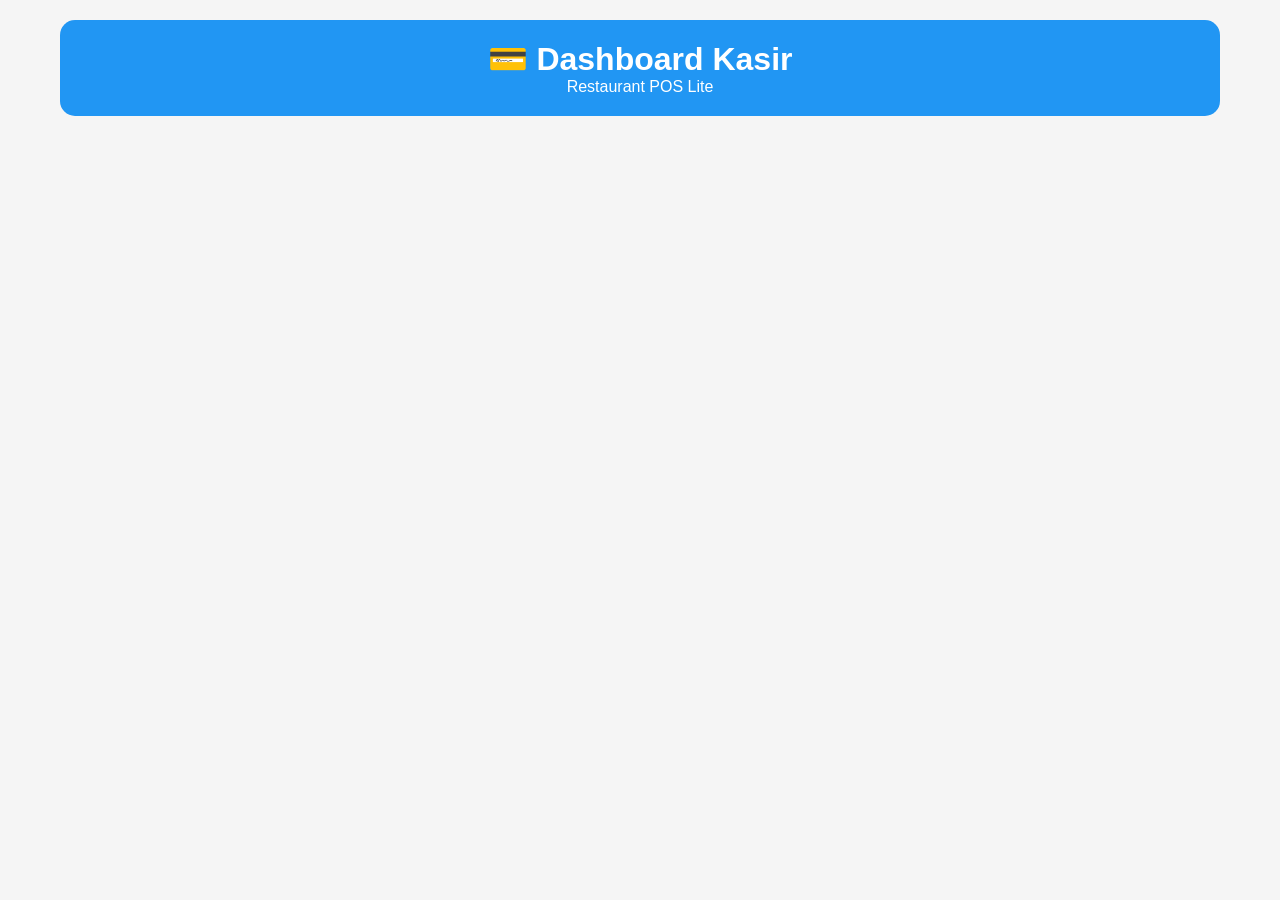
==== kasir.html @ 17fd091f "Create kasir.html" ====
<!DOCTYPE html>
<html lang="id">

<head>

<meta charset="UTF-8">
<meta name="viewport" content="width=device-width,initial-scale=1">

<title>Dashboard Kasir</title>

<link rel="stylesheet" href="css/style.css">

</head>

<body>

<div class="container">

    <div class="header">

        <h1>💳 Dashboard Kasir</h1>

        <p>Restaurant POS Lite</p>

    </div>

    <div id="dashboard"></div>

</div>

<script src="js/storage.js"></script>
<script src="js/kasir.js"></script>

</body>
</html>
---- css/style.css ----
*{
    margin:0;
    padding:0;
    box-sizing:border-box;
}

body{

    font-family:Arial,sans-serif;

    background:#f5f5f5;

}

.container{

    max-width:1200px;

    margin:auto;

    padding:20px;

}

.header{

    background:#2196F3;

    color:white;

    padding:20px;

    border-radius:15px;

    text-align:center;

    margin-bottom:20px;

}

.card{

    background:white;

    border-radius:15px;

    padding:20px;

    box-shadow:0 2px 8px rgba(0,0,0,.1);

    margin-bottom:20px;

}

.btn{

    background:#2196F3;

    color:white;

    border:none;

    border-radius:10px;

    padding:12px 18px;

    cursor:pointer;

}

.btn:hover{

    opacity:.9;

}
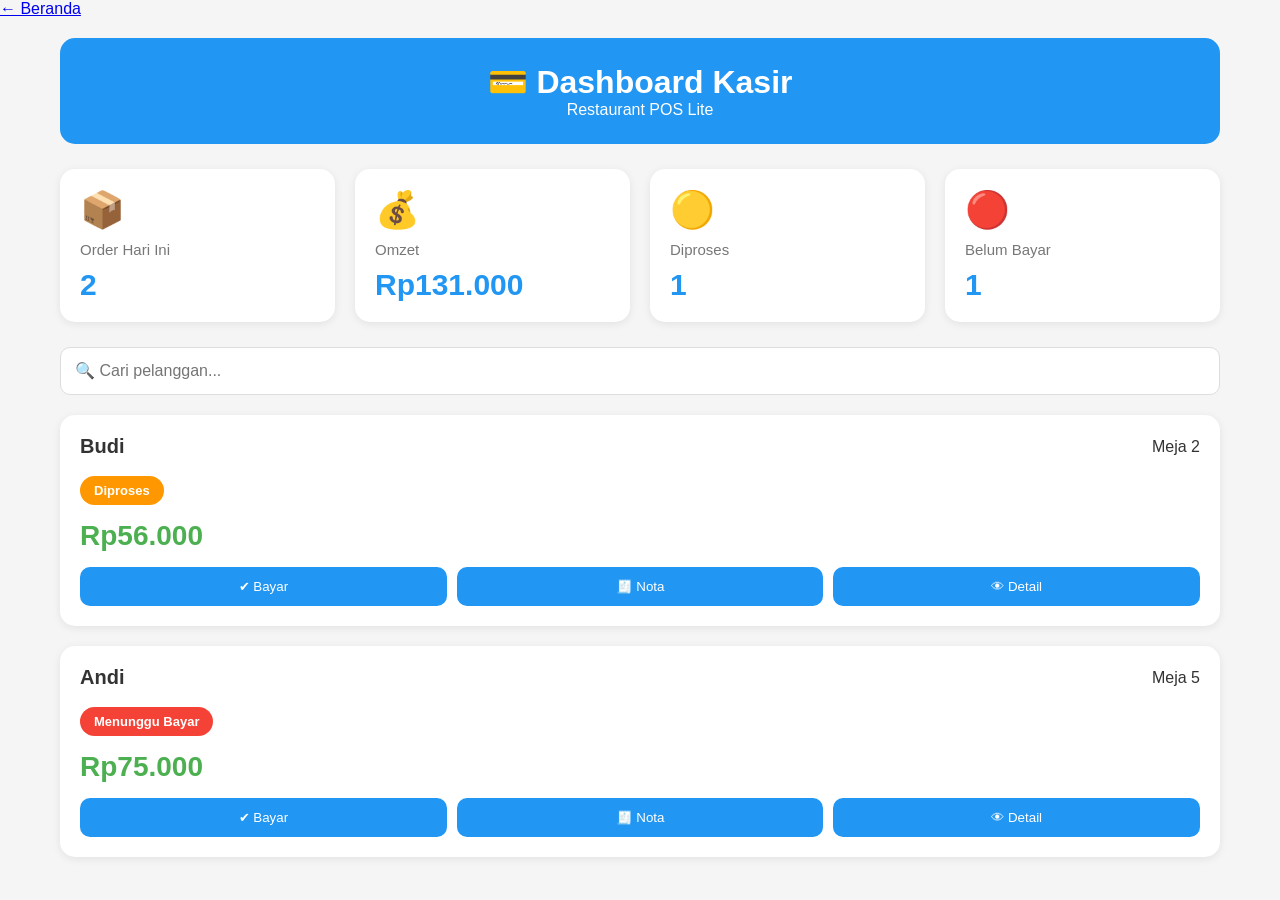
==== commit 52e59465: "Update kasir.html" ====
--- a/kasir.html
+++ b/kasir.html
@@ -13,6 +13,16 @@
 </head>
 
 <body>
+
+<div class="top-nav">
+
+    <a href="index.html" class="back-btn">
+
+        ← Beranda
+
+    </a>
+
+</div>    
 
 <div class="container">
 
--- a/css/style.css
+++ b/css/style.css
@@ -1,3 +1,7 @@
+/* ===========================
+   RESET
+=========================== */
+
 *{
     margin:0;
     padding:0;
@@ -10,7 +14,13 @@
 
     background:#f5f5f5;
 
-}
+    color:#333;
+
+}
+
+/* ===========================
+   LAYOUT
+=========================== */
 
 .container{
 
@@ -28,48 +38,346 @@
 
     color:white;
 
+    padding:25px;
+
+    border-radius:15px;
+
+    text-align:center;
+
+    margin-bottom:25px;
+
+}
+
+.card{
+
+    background:white;
+
+    border-radius:15px;
+
     padding:20px;
 
+    box-shadow:0 2px 8px rgba(0,0,0,.08);
+
+    margin-bottom:20px;
+
+}
+
+/* ===========================
+   BUTTON
+=========================== */
+
+.btn{
+
+    background:#2196F3;
+
+    color:white;
+
+    border:none;
+
+    border-radius:10px;
+
+    padding:12px 18px;
+
+    cursor:pointer;
+
+    transition:.3s;
+
+}
+
+.btn:hover{
+
+    opacity:.9;
+
+}
+
+/* ===========================
+   DASHBOARD SUMMARY
+=========================== */
+
+.summary-grid{
+
+    display:grid;
+
+    grid-template-columns:repeat(auto-fit,minmax(220px,1fr));
+
+    gap:20px;
+
+    margin-bottom:25px;
+
+}
+
+.summary-card{
+
+    background:white;
+
+    border-radius:15px;
+
+    padding:20px;
+
+    box-shadow:0 2px 8px rgba(0,0,0,.08);
+
+    transition:.3s;
+
+}
+
+.summary-card:hover{
+
+    transform:translateY(-3px);
+
+}
+
+.summary-icon{
+
+    font-size:36px;
+
+}
+
+.summary-title{
+
+    margin-top:10px;
+
+    color:#777;
+
+    font-size:15px;
+
+}
+
+.summary-value{
+
+    margin-top:10px;
+
+    font-size:30px;
+
+    font-weight:bold;
+
+    color:#2196F3;
+
+}
+
+/* ===========================
+   SEARCH
+=========================== */
+
+.search-box{
+
+    width:100%;
+
+    padding:14px;
+
+    border:1px solid #ddd;
+
+    border-radius:10px;
+
+    margin-bottom:20px;
+
+    font-size:16px;
+
+}
+
+/* ===========================
+   ORDER CARD
+=========================== */
+
+.order-card{
+
+    background:white;
+
+    border-radius:15px;
+
+    padding:20px;
+
+    margin-bottom:20px;
+
+    box-shadow:0 2px 8px rgba(0,0,0,.08);
+
+}
+
+.order-header{
+
+    display:flex;
+
+    justify-content:space-between;
+
+    align-items:center;
+
+}
+
+.order-name{
+
+    font-size:20px;
+
+    font-weight:bold;
+
+}
+
+.order-total{
+
+    margin:15px 0;
+
+    font-size:28px;
+
+    color:#4CAF50;
+
+    font-weight:bold;
+
+}
+
+/* ===========================
+   STATUS BADGE
+=========================== */
+
+.badge{
+
+    display:inline-block;
+
+    padding:7px 14px;
+
+    border-radius:25px;
+
+    color:white;
+
+    font-size:13px;
+
+    font-weight:bold;
+
+}
+
+.waiting{
+
+    background:#f44336;
+
+}
+
+.process{
+
+    background:#ff9800;
+
+}
+
+.done{
+
+    background:#4CAF50;
+
+}
+
+/* ===========================
+   BUTTON GROUP
+=========================== */
+
+.button-group{
+
+    display:flex;
+
+    gap:10px;
+
+    margin-top:15px;
+
+}
+
+.button-group button{
+
+    flex:1;
+
+}
+
+/* ===========================
+   MENU GRID
+=========================== */
+
+.menu-grid{
+
+    display:grid;
+
+    grid-template-columns:repeat(auto-fit,minmax(220px,1fr));
+
+    gap:20px;
+
+}
+
+.menu-card{
+
+    background:white;
+
+    padding:30px;
+
     border-radius:15px;
 
     text-align:center;
 
-    margin-bottom:20px;
-
-}
-
-.card{
-
-    background:white;
-
-    border-radius:15px;
-
-    padding:20px;
-
-    box-shadow:0 2px 8px rgba(0,0,0,.1);
-
-    margin-bottom:20px;
-
-}
-
-.btn{
-
-    background:#2196F3;
-
-    color:white;
-
-    border:none;
-
-    border-radius:10px;
-
-    padding:12px 18px;
-
-    cursor:pointer;
-
-}
-
-.btn:hover{
-
-    opacity:.9;
-
-}
+    text-decoration:none;
+
+    color:#333;
+
+    box-shadow:0 2px 8px rgba(0,0,0,.08);
+
+    transition:.3s;
+
+}
+
+.menu-card:hover{
+
+    transform:translateY(-5px);
+
+}
+
+.menu-card h2{
+
+    margin:15px 0 10px;
+
+}
+
+/* ===========================
+   FOOTER
+=========================== */
+
+.footer{
+
+    text-align:center;
+
+    margin-top:40px;
+
+    color:#777;
+
+    font-size:14px;
+
+}
+
+.status{
+
+    margin-top:10px;
+
+    color:#4CAF50;
+
+    font-weight:bold;
+
+}
+
+/* ===========================
+   RESPONSIVE
+=========================== */
+
+@media(max-width:768px){
+
+    .summary-grid{
+
+        grid-template-columns:1fr;
+
+    }
+
+    .button-group{
+
+        flex-direction:column;
+
+    }
+
+    .order-header{
+
+        flex-direction:column;
+
+        align-items:flex-start;
+
+        gap:10px;
+
+    }
+
+}
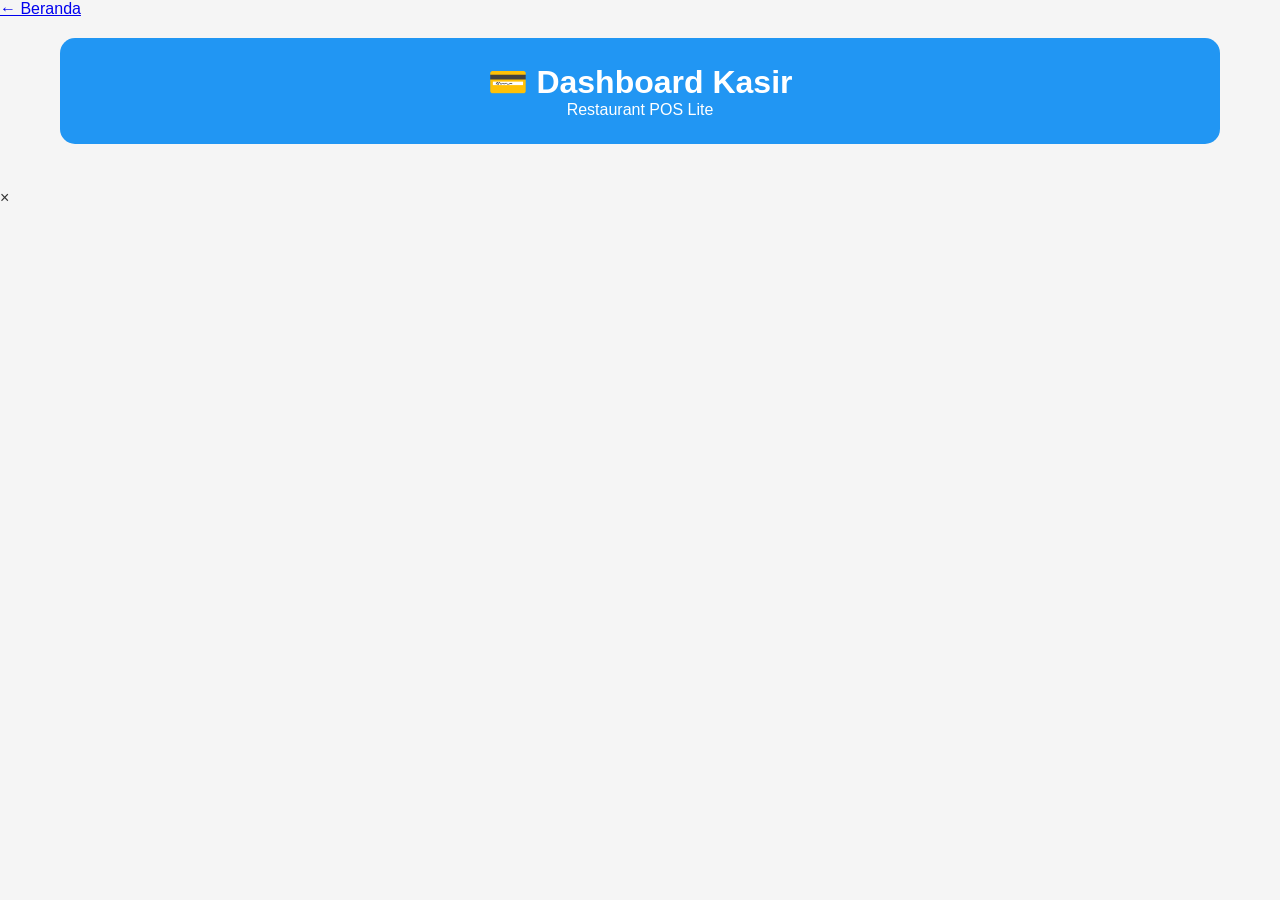
==== commit 0a0290a5: "Update kasir.html" ====
--- a/kasir.html
+++ b/kasir.html
@@ -37,7 +37,22 @@
     <div id="dashboard"></div>
 
 </div>
+<div id="modal" class="modal">
 
+    <div class="modal-content">
+
+        <span class="close-modal"
+              onclick="closeModal()">
+
+            ×
+
+        </span>
+
+        <div id="modalBody"></div>
+
+    </div>
+
+</div>
 <script src="js/storage.js"></script>
 <script src="js/kasir.js"></script>
 
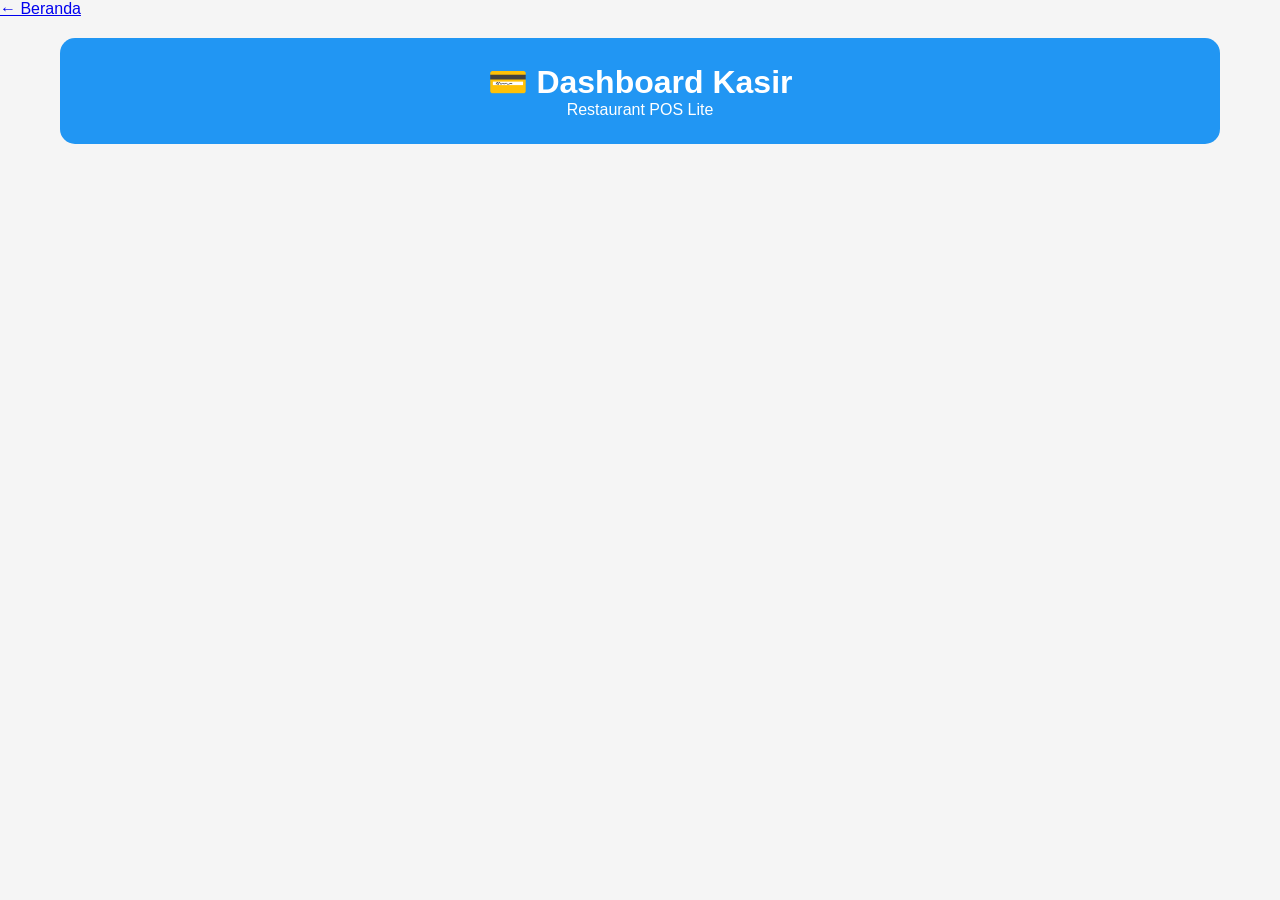
==== commit 3bf07978: "Update kasir.html" ====
--- a/kasir.html
+++ b/kasir.html
@@ -53,8 +53,8 @@
     </div>
 
 </div>
+<script src="js/kasir.js"></script>    
 <script src="js/storage.js"></script>
-<script src="js/kasir.js"></script>
 
 </body>
 </html>
--- a/css/style.css
+++ b/css/style.css
@@ -381,3 +381,84 @@
     }
 
 }
+/* ===========================
+   MODAL
+=========================== */
+
+.modal{
+
+    display:none;
+
+    position:fixed;
+
+    left:0;
+
+    top:0;
+
+    width:100%;
+
+    height:100%;
+
+    background:rgba(0,0,0,.7);
+
+    justify-content:center;
+
+    align-items:center;
+
+    z-index:999;
+
+}
+
+.modal-content{
+
+    background:#1f1f1f;
+
+    color:white;
+
+    width:90%;
+
+    max-width:450px;
+
+    border-radius:15px;
+
+    padding:25px;
+
+    position:relative;
+
+}
+
+.close-modal{
+
+    position:absolute;
+
+    right:20px;
+
+    top:15px;
+
+    cursor:pointer;
+
+    font-size:30px;
+
+}
+
+.item-row{
+
+    display:flex;
+
+    justify-content:space-between;
+
+    margin:10px 0;
+
+}
+
+.modal-total{
+
+    margin-top:20px;
+
+    font-size:22px;
+
+    font-weight:bold;
+
+    color:#4CAF50;
+
+}
